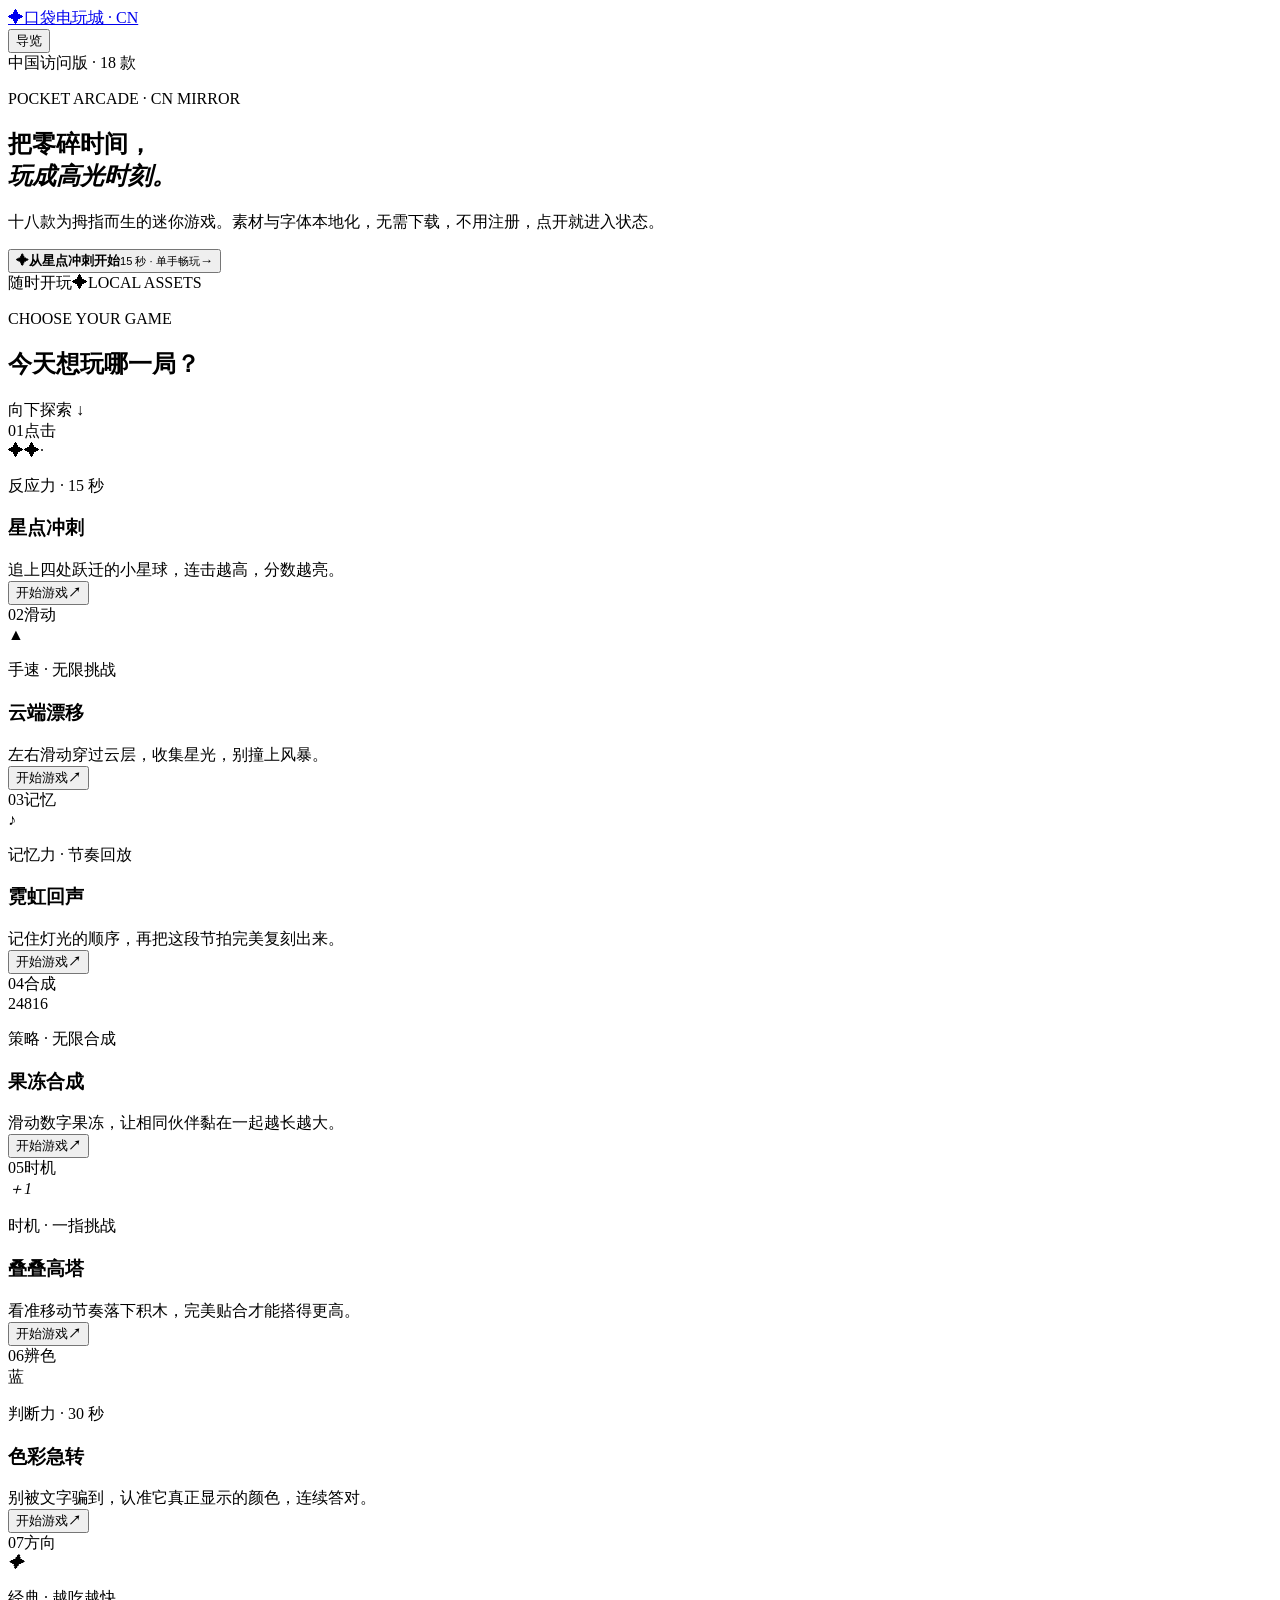
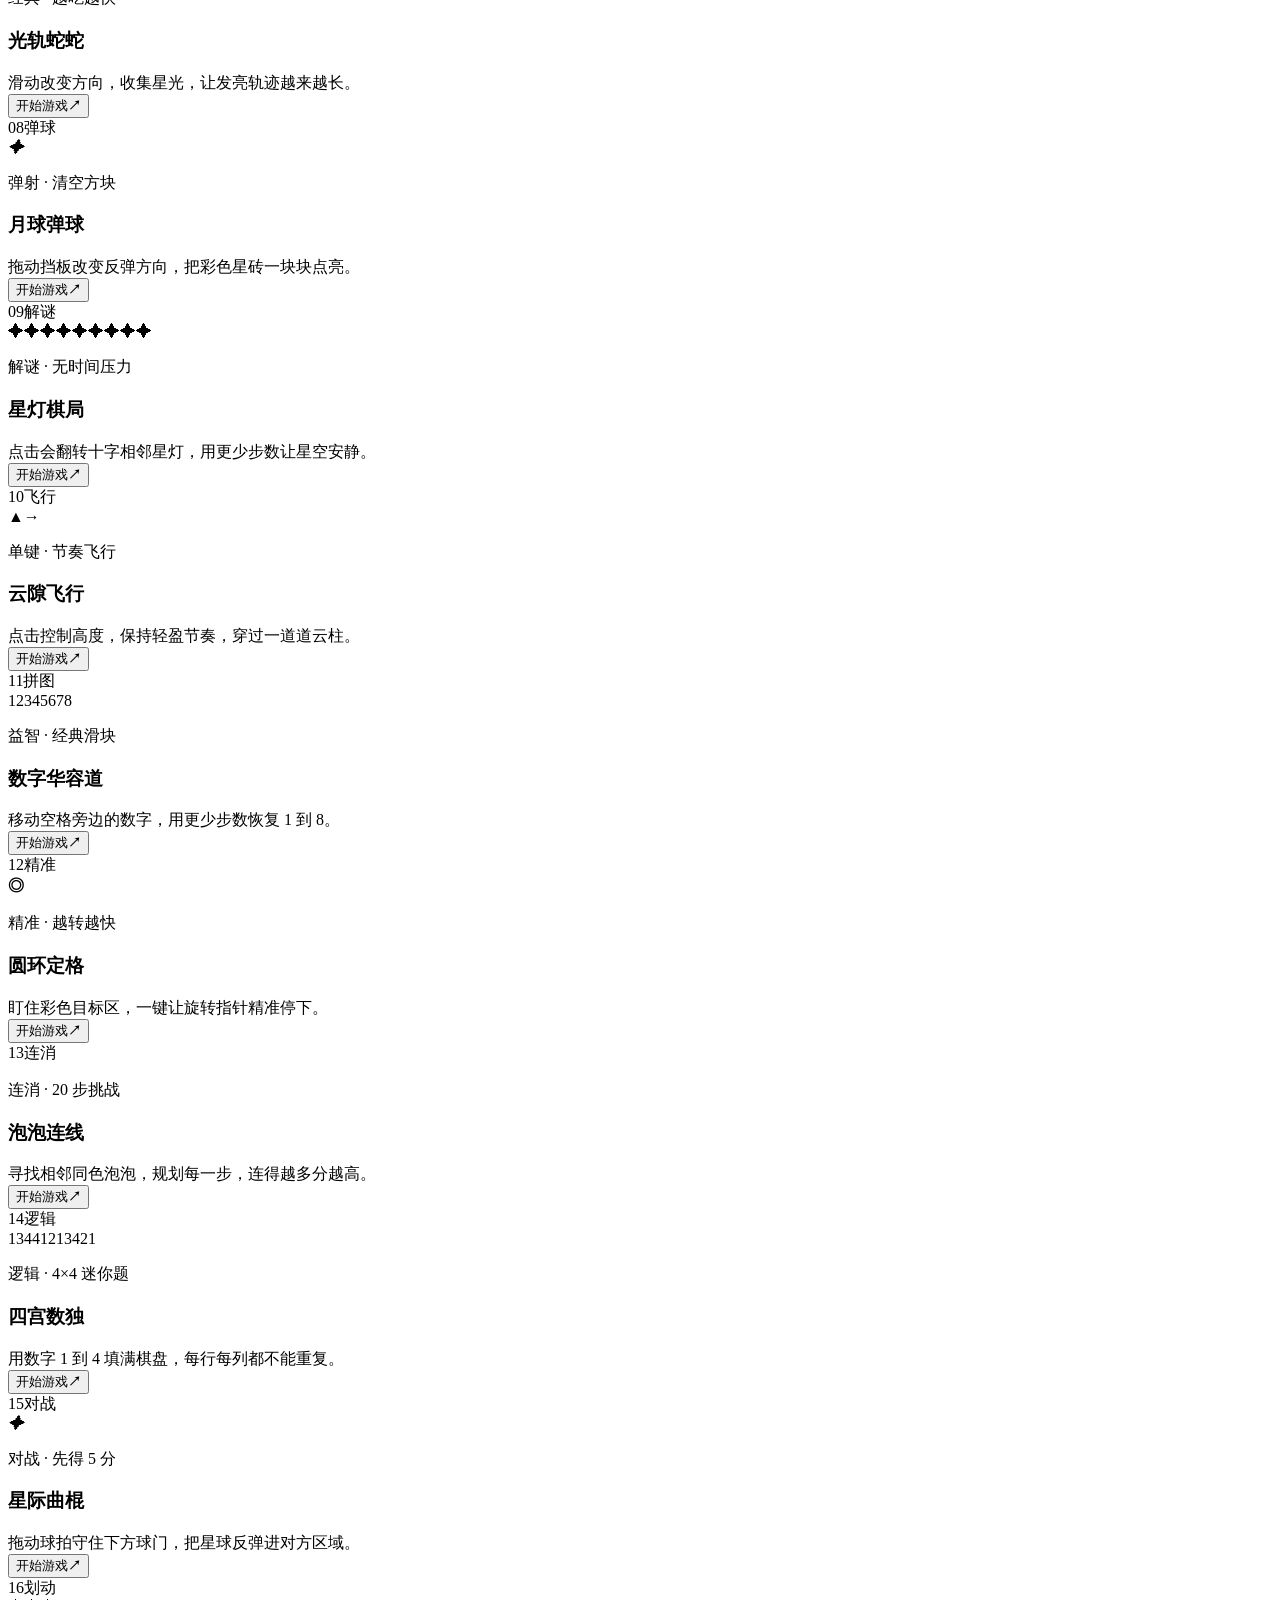
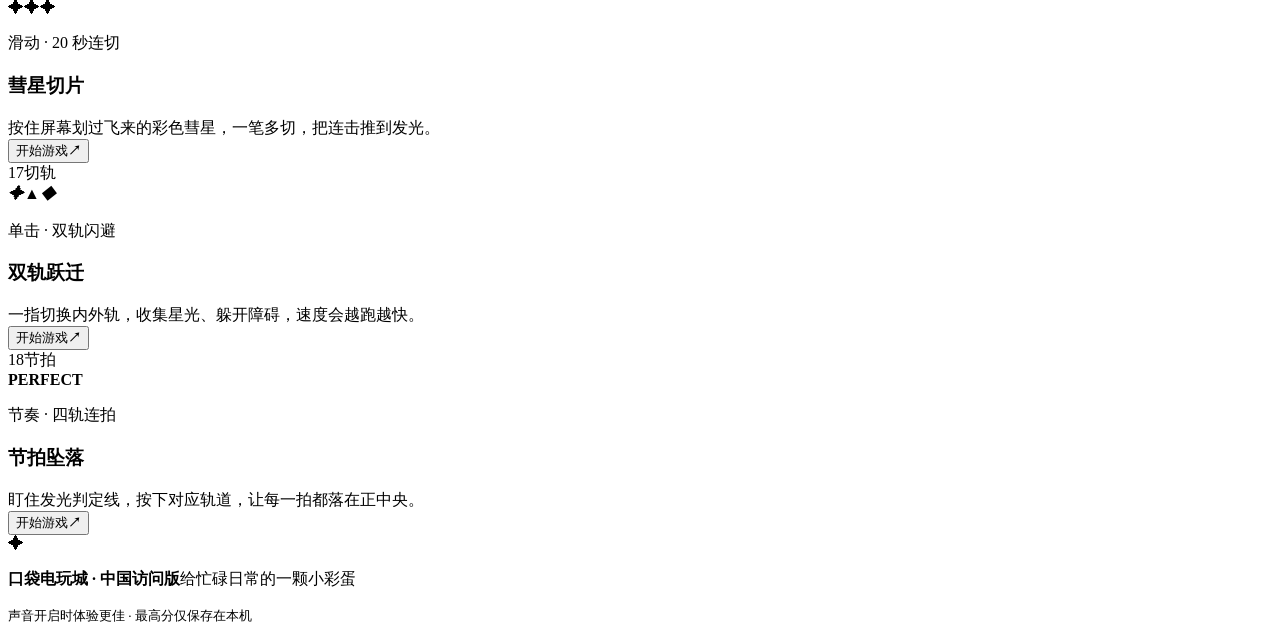
==== index.html @ 921228bd "Publish stable cache-busted game build" ====
<!DOCTYPE html><html lang="zh-CN"><head><meta charSet="utf-8"/><meta name="viewport" content="width=device-width, initial-scale=1, maximum-scale=1, user-scalable=no"/><link rel="stylesheet" href="/pocket-arcade-cn/assets/index-B3hFTNnj.css?v=cdf897a026a9" data-rsc-css-href="/pocket-arcade-cn/assets/index-B3hFTNnj.css?v=cdf897a026a9" data-precedence="vite-rsc/importer-resources"/><link rel="modulepreload" href="/pocket-arcade-cn/assets/layout-segment-context-D8J2B0LD.js?v=cdf897a026a9" crossorigin=""/><link rel="modulepreload" href="/pocket-arcade-cn/assets/rolldown-runtime-S-ySWqyJ.js?v=cdf897a026a9" crossorigin=""/><link rel="modulepreload" href="/pocket-arcade-cn/assets/index-CGIaDu4b.js?v=cdf897a026a9" crossorigin=""/><link rel="modulepreload" href="/pocket-arcade-cn/assets/framework-CXnKph_e.js?v=cdf897a026a9" crossorigin=""/><link rel="modulepreload" href="/pocket-arcade-cn/assets/page-BeW2mjGZ.js?v=cdf897a026a9" crossorigin=""/><title>口袋电玩城·中国访问版</title><meta name="description" content="十八款为手机而生的高颜值小游戏，本地资源、点开就玩。"/><meta name="codex-preview" content="development"/><meta name="theme-color" content="#f5f0e7"/><script>self.__VINEXT_RSC_PARAMS__={}</script><script>self.__VINEXT_RSC_NAV__={"pathname":"/","searchParams":[]}</script><link rel="modulepreload" href="/pocket-arcade-cn/assets/index-CGIaDu4b.js?v=cdf897a026a9" />
</head><body><main class="arcade-shell"><div class="ambient ambient-one"></div><div class="ambient ambient-two"></div><header class="site-header"><a class="brand" href="#top" aria-label="口袋电玩城中国访问版首页"><span class="brand-mark">✦</span><span>口袋电玩城 · CN</span></a><div class="header-actions"><button class="guide-replay" aria-label="重新查看新手引导">导览</button><div class="status-pill"><i></i> 中国访问版 · 18 款</div></div></header><section class="hero" id="top"><div class="hero-copy"><p class="kicker"><span>POCKET ARCADE · CN MIRROR</span><i></i></p><h1>把零碎时间，<br/><em>玩成高光时刻。</em></h1><p class="hero-description">十八款为拇指而生的迷你游戏。素材与字体本地化，无需下载，不用注册，点开就进入状态。</p><button class="hero-button"><span class="hero-button-icon">✦</span><span><b>从星点冲刺开始</b><small>15 秒 · 单手畅玩</small></span><strong>→</strong></button></div><div class="hero-sticker" aria-hidden="true"><span class="sticker-text">随时开玩</span><span class="sticker-star">✦</span><span class="sticker-small">LOCAL ASSETS</span></div></section><section class="game-library" aria-labelledby="library-title"><div class="section-heading"><div><p>CHOOSE YOUR GAME</p><h2 id="library-title">今天想玩哪一局？</h2></div><span>向下探索 ↓</span></div><div class="game-grid"><article class="game-card coral"><div class="card-topline"><span>01</span><span class="skill-chip">点击</span></div><div class="card-preview"><div class="star-preview" aria-hidden="true"><span class="orbit orbit-one"></span><span class="orbit orbit-two"></span><span class="preview-star">✦</span><span class="spark spark-one">✦</span><span class="spark spark-two">·</span></div></div><div class="card-copy"><p>反应力 · 15 秒</p><h3>星点冲刺</h3><span>追上四处跃迁的小星球，连击越高，分数越亮。</span></div><button class="card-button" aria-label="开始星点冲刺"><span>开始游戏</span><b>↗</b></button></article><article class="game-card blue"><div class="card-topline"><span>02</span><span class="skill-chip">滑动</span></div><div class="card-preview"><div class="drift-preview" aria-hidden="true"><span class="cloud cloud-a"></span><span class="cloud cloud-b"></span><span class="road-line road-one"></span><span class="road-line road-two"></span><span class="tiny-ship">▲</span></div></div><div class="card-copy"><p>手速 · 无限挑战</p><h3>云端漂移</h3><span>左右滑动穿过云层，收集星光，别撞上风暴。</span></div><button class="card-button" aria-label="开始云端漂移"><span>开始游戏</span><b>↗</b></button></article><article class="game-card violet"><div class="card-topline"><span>03</span><span class="skill-chip">记忆</span></div><div class="card-preview"><div class="echo-preview" aria-hidden="true"><span class="echo-ring ring-one"></span><span class="echo-ring ring-two"></span><span class="echo-core">♪</span></div></div><div class="card-copy"><p>记忆力 · 节奏回放</p><h3>霓虹回声</h3><span>记住灯光的顺序，再把这段节拍完美复刻出来。</span></div><button class="card-button" aria-label="开始霓虹回声"><span>开始游戏</span><b>↗</b></button></article><article class="game-card mint"><div class="card-topline"><span>04</span><span class="skill-chip">合成</span></div><div class="card-preview"><div class="merge-preview" aria-hidden="true"><span>2</span><span>4</span><span>8</span><span>16</span></div></div><div class="card-copy"><p>策略 · 无限合成</p><h3>果冻合成</h3><span>滑动数字果冻，让相同伙伴黏在一起越长越大。</span></div><button class="card-button" aria-label="开始果冻合成"><span>开始游戏</span><b>↗</b></button></article><article class="game-card orange"><div class="card-topline"><span>05</span><span class="skill-chip">时机</span></div><div class="card-preview"><div class="stack-preview" aria-hidden="true"><span></span><span></span><span></span><span></span><i>＋1</i></div></div><div class="card-copy"><p>时机 · 一指挑战</p><h3>叠叠高塔</h3><span>看准移动节奏落下积木，完美贴合才能搭得更高。</span></div><button class="card-button" aria-label="开始叠叠高塔"><span>开始游戏</span><b>↗</b></button></article><article class="game-card pink"><div class="card-topline"><span>06</span><span class="skill-chip">辨色</span></div><div class="card-preview"><div class="color-preview" aria-hidden="true"><span class="preview-word">蓝</span><span class="color-dot dot-red"></span><span class="color-dot dot-blue"></span><span class="color-dot dot-yellow"></span><span class="color-dot dot-green"></span></div></div><div class="card-copy"><p>判断力 · 30 秒</p><h3>色彩急转</h3><span>别被文字骗到，认准它真正显示的颜色，连续答对。</span></div><button class="card-button" aria-label="开始色彩急转"><span>开始游戏</span><b>↗</b></button></article><article class="game-card navy"><div class="card-topline"><span>07</span><span class="skill-chip">方向</span></div><div class="card-preview"><div class="snake-preview" aria-hidden="true"><span></span><span></span><span></span><span></span><i>✦</i></div></div><div class="card-copy"><p>经典 · 越吃越快</p><h3>光轨蛇蛇</h3><span>滑动改变方向，收集星光，让发亮轨迹越来越长。</span></div><button class="card-button" aria-label="开始光轨蛇蛇"><span>开始游戏</span><b>↗</b></button></article><article class="game-card peach"><div class="card-topline"><span>08</span><span class="skill-chip">弹球</span></div><div class="card-preview"><div class="breakout-preview" aria-hidden="true"><div><span></span><span></span><span></span><span></span><span></span><span></span></div><i>✦</i><b></b></div></div><div class="card-copy"><p>弹射 · 清空方块</p><h3>月球弹球</h3><span>拖动挡板改变反弹方向，把彩色星砖一块块点亮。</span></div><button class="card-button" aria-label="开始月球弹球"><span>开始游戏</span><b>↗</b></button></article><article class="game-card lemon"><div class="card-topline"><span>09</span><span class="skill-chip">解谜</span></div><div class="card-preview"><div class="lights-preview" aria-hidden="true"><span class="">✦</span><span class="on">✦</span><span class="">✦</span><span class="on">✦</span><span class="on">✦</span><span class="on">✦</span><span class="">✦</span><span class="on">✦</span><span class="">✦</span></div></div><div class="card-copy"><p>解谜 · 无时间压力</p><h3>星灯棋局</h3><span>点击会翻转十字相邻星灯，用更少步数让星空安静。</span></div><button class="card-button" aria-label="开始星灯棋局"><span>开始游戏</span><b>↗</b></button></article><article class="game-card aqua"><div class="card-topline"><span>10</span><span class="skill-chip">飞行</span></div><div class="card-preview"><div class="flight-preview" aria-hidden="true"><span class="preview-pillar pillar-top"></span><span class="preview-pillar pillar-bottom"></span><i>▲</i><b>→</b></div></div><div class="card-copy"><p>单键 · 节奏飞行</p><h3>云隙飞行</h3><span>点击控制高度，保持轻盈节奏，穿过一道道云柱。</span></div><button class="card-button" aria-label="开始云隙飞行"><span>开始游戏</span><b>↗</b></button></article><article class="game-card lilac"><div class="card-topline"><span>11</span><span class="skill-chip">拼图</span></div><div class="card-preview"><div class="puzzle-preview" aria-hidden="true"><span class="">1</span><span class="">2</span><span class="">3</span><span class="">4</span><span class="">5</span><span class="">6</span><span class="">7</span><span class="empty"></span><span class="">8</span></div></div><div class="card-copy"><p>益智 · 经典滑块</p><h3>数字华容道</h3><span>移动空格旁边的数字，用更少步数恢复 1 到 8。</span></div><button class="card-button" aria-label="开始数字华容道"><span>开始游戏</span><b>↗</b></button></article><article class="game-card rose"><div class="card-topline"><span>12</span><span class="skill-chip">精准</span></div><div class="card-preview"><div class="ring-preview" aria-hidden="true"><span><i></i></span><b>◎</b></div></div><div class="card-copy"><p>精准 · 越转越快</p><h3>圆环定格</h3><span>盯住彩色目标区，一键让旋转指针精准停下。</span></div><button class="card-button" aria-label="开始圆环定格"><span>开始游戏</span><b>↗</b></button></article><article class="game-card periwinkle"><div class="card-topline"><span>13</span><span class="skill-chip">连消</span></div><div class="card-preview"><div class="bubble-preview" aria-hidden="true"><span class="c-0"></span><span class="c-1"></span><span class="c-2"></span><span class="c-3"></span><span class="c-4"></span><span class="c-0"></span><span class="c-1"></span><span class="c-2"></span><span class="c-3"></span><span class="c-4"></span><span class="c-0"></span><span class="c-1"></span></div></div><div class="card-copy"><p>连消 · 20 步挑战</p><h3>泡泡连线</h3><span>寻找相邻同色泡泡，规划每一步，连得越多分越高。</span></div><button class="card-button" aria-label="开始泡泡连线"><span>开始游戏</span><b>↗</b></button></article><article class="game-card sage"><div class="card-topline"><span>14</span><span class="skill-chip">逻辑</span></div><div class="card-preview"><div class="sudoku-preview" aria-hidden="true"><span>1</span><span></span><span>3</span><span>4</span><span></span><span>4</span><span>1</span><span></span><span>2</span><span>1</span><span></span><span>3</span><span>4</span><span></span><span>2</span><span>1</span></div></div><div class="card-copy"><p>逻辑 · 4×4 迷你题</p><h3>四宫数独</h3><span>用数字 1 到 4 填满棋盘，每行每列都不能重复。</span></div><button class="card-button" aria-label="开始四宫数独"><span>开始游戏</span><b>↗</b></button></article><article class="game-card ice"><div class="card-topline"><span>15</span><span class="skill-chip">对战</span></div><div class="card-preview"><div class="hockey-preview" aria-hidden="true"><span class="preview-goal"></span><i class="preview-puck">✦</i><b class="preview-paddle p-one"></b><b class="preview-paddle p-two"></b></div></div><div class="card-copy"><p>对战 · 先得 5 分</p><h3>星际曲棍</h3><span>拖动球拍守住下方球门，把星球反弹进对方区域。</span></div><button class="card-button" aria-label="开始星际曲棍"><span>开始游戏</span><b>↗</b></button></article><article class="game-card plasma"><div class="card-topline"><span>16</span><span class="skill-chip">划动</span></div><div class="card-preview"><div class="comet-preview" aria-hidden="true"><span class="preview-comet comet-a">✦<i></i></span><span class="preview-comet comet-b">✦<i></i></span><span class="preview-comet comet-c">✦<i></i></span><b class="preview-slash"></b></div></div><div class="card-copy"><p>滑动 · 20 秒连切</p><h3>彗星切片</h3><span>按住屏幕划过飞来的彩色彗星，一笔多切，把连击推到发光。</span></div><button class="card-button" aria-label="开始彗星切片"><span>开始游戏</span><b>↗</b></button></article><article class="game-card cosmic"><div class="card-topline"><span>17</span><span class="skill-chip">切轨</span></div><div class="card-preview"><div class="orbit-preview" aria-hidden="true"><span class="preview-orbit outer"></span><span class="preview-orbit inner"></span><i class="preview-orbit-star">✦</i><b class="preview-orbit-player">▲</b><em>◆</em></div></div><div class="card-copy"><p>单击 · 双轨闪避</p><h3>双轨跃迁</h3><span>一指切换内外轨，收集星光、躲开障碍，速度会越跑越快。</span></div><button class="card-button" aria-label="开始双轨跃迁"><span>开始游戏</span><b>↗</b></button></article><article class="game-card electric"><div class="card-topline"><span>18</span><span class="skill-chip">节拍</span></div><div class="card-preview"><div class="beat-preview" aria-hidden="true"><span></span><span></span><span></span><span></span><i class="preview-note note-one"></i><i class="preview-note note-two"></i><i class="preview-note note-three"></i><b>PERFECT</b></div></div><div class="card-copy"><p>节奏 · 四轨连拍</p><h3>节拍坠落</h3><span>盯住发光判定线，按下对应轨道，让每一拍都落在正中央。</span></div><button class="card-button" aria-label="开始节拍坠落"><span>开始游戏</span><b>↗</b></button></article></div></section><footer class="site-footer"><div class="footer-mark">✦</div><p><strong>口袋电玩城 · 中国访问版</strong><span>给忙碌日常的一颗小彩蛋</span></p><small>声音开启时体验更佳 · 最高分仅保存在本机</small></footer></main><script id="_R_">import("/pocket-arcade-cn/assets/index-CGIaDu4b.js?v=cdf897a026a9")</script></body></html><script>self.__VINEXT_RSC_CHUNKS__=self.__VINEXT_RSC_CHUNKS__||[];self.__VINEXT_RSC_CHUNKS__.push("2:I[\"8c0f216c4604\",[],\"Children\",1]\n3:I[\"15c18cfaeeff\",[],\"LayoutSegmentProvider\",1]\n4:I[\"8c0f216c4604\",[],\"Slot\",1]\n5:I[\"593f344dc510\",[],\"RedirectBoundary\",1]\n:HL[\"/pocket-arcade-cn/assets/index-B3hFTNnj.css?v=cdf897a026a9\",\"style\"]\n0:{\"__route\":\"route:/\",\"__interceptionContext\":null,\"__layoutIds\":[\"layout:/\"],\"__rootLayout\":\"/\",\"page:/\":\"$L1\",\"layout:/\":[[[[\"$\",\"link\",\"css:/pocket-arcade-cn/assets/index-B3hFTNnj.css?v=cdf897a026a9\",{\"rel\":\"stylesheet\",\"precedence\":\"vite-rsc/importer-resources\",\"href\":\"/pocket-arcade-cn/assets/index-B3hFTNnj.css?v=cdf897a026a9\",\"data-rsc-css-href\":\"/pocket-arcade-cn/assets/index-B3hFTNnj.css?v=cdf897a026a9\"}],\"$undefined\"],[\"$\",\"html\",null,{\"lang\":\"zh-CN\",\"children\":[\"$\",\"body\",null,{\"children\":[\"$\",\"$L2\",null,{}]}]}]],null],\"route:/\":[[[\"$\",\"meta\",null,{\"charSet\":\"utf-8\"}],[[\"$\",\"title\",\"0\",{\"children\":\"口袋电玩城·中国访问版\"}],[\"$\",\"meta\",\"1\",{\"name\":\"description\",\"content\":\"十八款为手机而生的高颜值小游戏，本地资源、点开就玩。\"}],[\"$\",\"meta\",\"2\",{\"name\":\"codex-preview\",\"content\":\"development\"}]],[[\"$\",\"meta\",\"0\",{\"name\":\"viewport\",\"content\":\"width=device-width, initial-scale=1, maximum-scale=1, user-scalable=no\"}],[\"$\",\"meta\",\"1\",{\"name\":\"theme-color\",\"content\":\"#f5f0e7\"}]]],[\"$\",\"$L3\",null,{\"segmentMap\":{\"children\":[]},\"children\":[\"$\",\"$L4\",null,{\"id\":\"layout:/\",\"parallelSlots\":\"$undefined\",\"children\":[\"$\",\"$L5\",null,{\"children\":[\"$\",\"$L3\",null,{\"segmentMap\":{\"children\":[]},\"children\":[\"$\",\"$L4\",null,{\"id\":\"page:/\"}]}]}]}]}]],\"__layoutFlags\":{\"layout:/\":\"s\"},\"__artifactCompatibility\":{\"schemaVersion\":1,\"graphVersion\":\"app-route-graph:4uhn5s1wvoptc\",\"deploymentVersion\":\"31e9d514-ee54-42e5-8e1f-b12993571312\",\"appElementsSchemaVersion\":1,\"rscPayloadSchemaVersion\":1,\"rootBoundaryId\":\"/\",\"renderEpoch\":null}}\n")</script><script>self.__VINEXT_RSC_CHUNKS__=self.__VINEXT_RSC_CHUNKS__||[];self.__VINEXT_RSC_CHUNKS__.push("6:I[\"6efdf509a785\",[],\"default\",1]\n1:[\"$\",\"$L6\",null,{\"params\":\"$@7\",\"searchParams\":\"$@8\"}]\n")</script><script>self.__VINEXT_RSC_CHUNKS__=self.__VINEXT_RSC_CHUNKS__||[];self.__VINEXT_RSC_CHUNKS__.push("7:{}\n8:{}\n")</script><script>self.__VINEXT_RSC_DONE__=true</script>
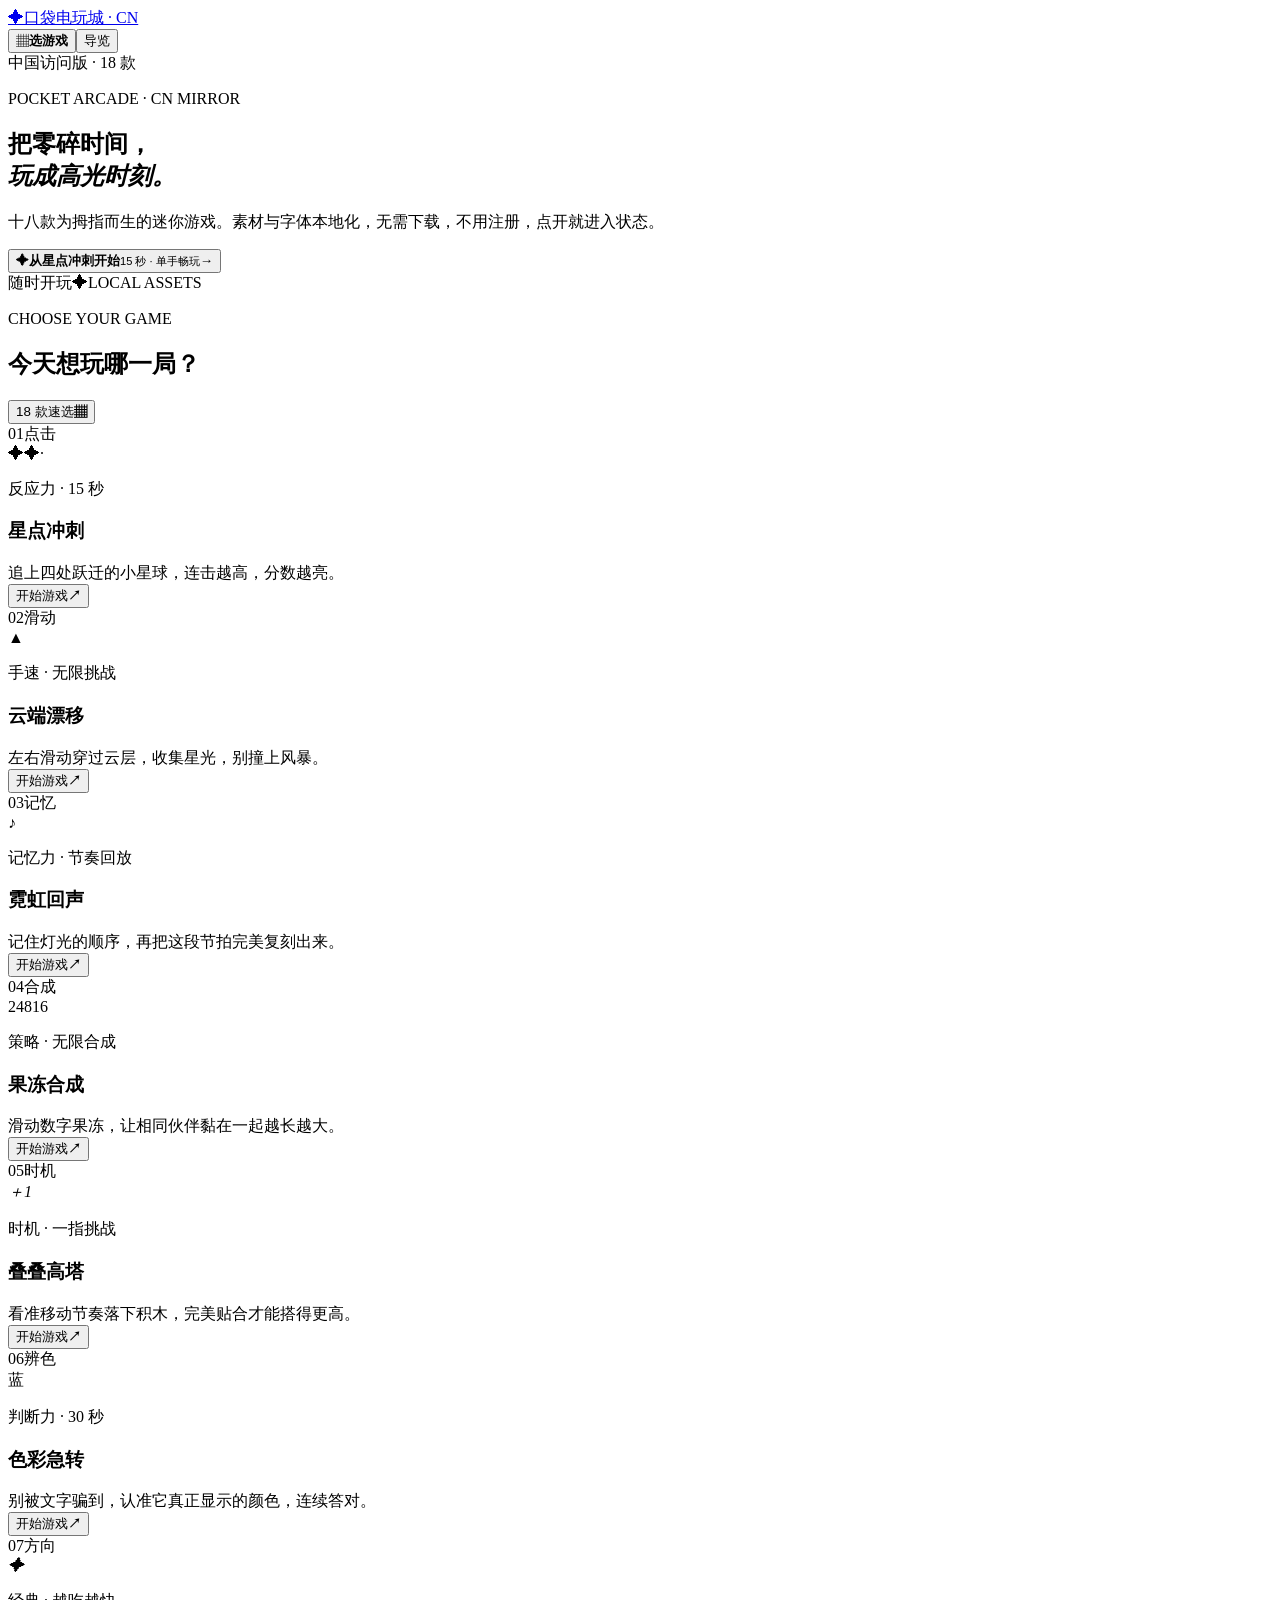
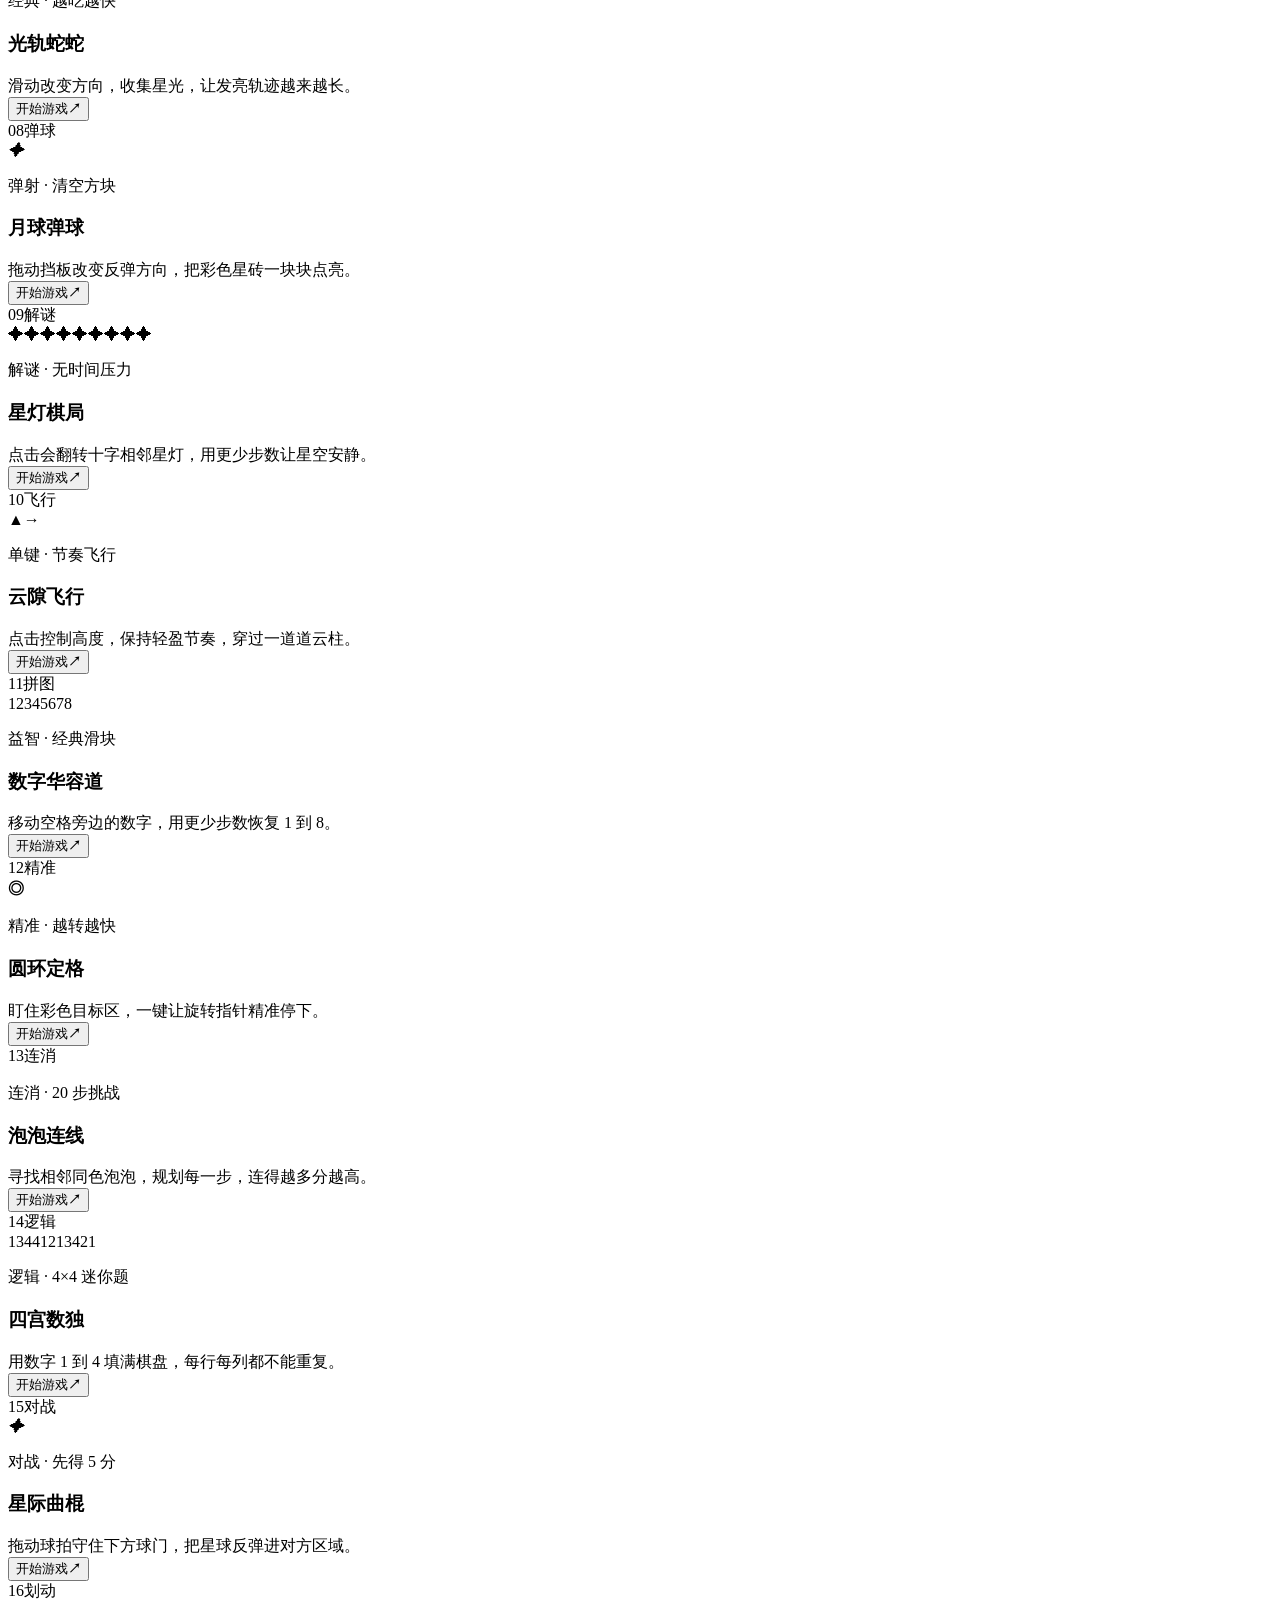
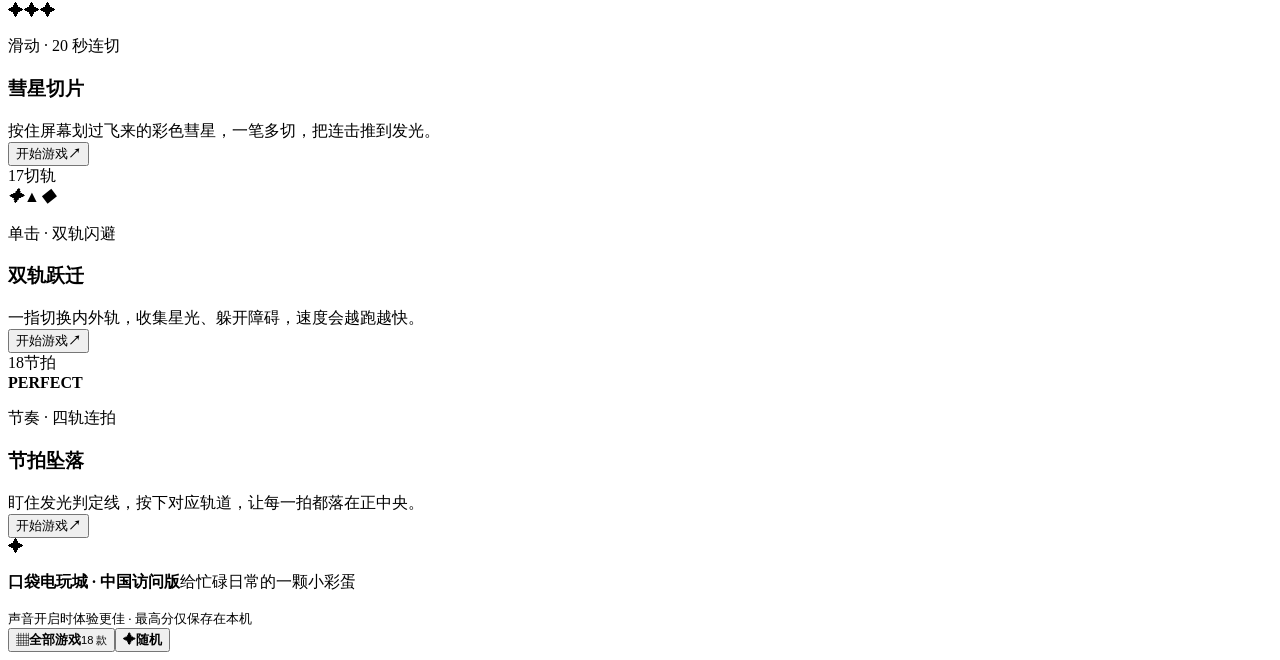
==== commit 13e82e6d: "Publish mobile quick game launcher" ====
--- a/index.html
+++ b/index.html
@@ -1,2 +1,2 @@
-<!DOCTYPE html><html lang="zh-CN"><head><meta charSet="utf-8"/><meta name="viewport" content="width=device-width, initial-scale=1, maximum-scale=1, user-scalable=no"/><link rel="stylesheet" href="/pocket-arcade-cn/assets/index-B3hFTNnj.css?v=cdf897a026a9" data-rsc-css-href="/pocket-arcade-cn/assets/index-B3hFTNnj.css?v=cdf897a026a9" data-precedence="vite-rsc/importer-resources"/><link rel="modulepreload" href="/pocket-arcade-cn/assets/layout-segment-context-D8J2B0LD.js?v=cdf897a026a9" crossorigin=""/><link rel="modulepreload" href="/pocket-arcade-cn/assets/rolldown-runtime-S-ySWqyJ.js?v=cdf897a026a9" crossorigin=""/><link rel="modulepreload" href="/pocket-arcade-cn/assets/index-CGIaDu4b.js?v=cdf897a026a9" crossorigin=""/><link rel="modulepreload" href="/pocket-arcade-cn/assets/framework-CXnKph_e.js?v=cdf897a026a9" crossorigin=""/><link rel="modulepreload" href="/pocket-arcade-cn/assets/page-BeW2mjGZ.js?v=cdf897a026a9" crossorigin=""/><title>口袋电玩城·中国访问版</title><meta name="description" content="十八款为手机而生的高颜值小游戏，本地资源、点开就玩。"/><meta name="codex-preview" content="development"/><meta name="theme-color" content="#f5f0e7"/><script>self.__VINEXT_RSC_PARAMS__={}</script><script>self.__VINEXT_RSC_NAV__={"pathname":"/","searchParams":[]}</script><link rel="modulepreload" href="/pocket-arcade-cn/assets/index-CGIaDu4b.js?v=cdf897a026a9" />
-</head><body><main class="arcade-shell"><div class="ambient ambient-one"></div><div class="ambient ambient-two"></div><header class="site-header"><a class="brand" href="#top" aria-label="口袋电玩城中国访问版首页"><span class="brand-mark">✦</span><span>口袋电玩城 · CN</span></a><div class="header-actions"><button class="guide-replay" aria-label="重新查看新手引导">导览</button><div class="status-pill"><i></i> 中国访问版 · 18 款</div></div></header><section class="hero" id="top"><div class="hero-copy"><p class="kicker"><span>POCKET ARCADE · CN MIRROR</span><i></i></p><h1>把零碎时间，<br/><em>玩成高光时刻。</em></h1><p class="hero-description">十八款为拇指而生的迷你游戏。素材与字体本地化，无需下载，不用注册，点开就进入状态。</p><button class="hero-button"><span class="hero-button-icon">✦</span><span><b>从星点冲刺开始</b><small>15 秒 · 单手畅玩</small></span><strong>→</strong></button></div><div class="hero-sticker" aria-hidden="true"><span class="sticker-text">随时开玩</span><span class="sticker-star">✦</span><span class="sticker-small">LOCAL ASSETS</span></div></section><section class="game-library" aria-labelledby="library-title"><div class="section-heading"><div><p>CHOOSE YOUR GAME</p><h2 id="library-title">今天想玩哪一局？</h2></div><span>向下探索 ↓</span></div><div class="game-grid"><article class="game-card coral"><div class="card-topline"><span>01</span><span class="skill-chip">点击</span></div><div class="card-preview"><div class="star-preview" aria-hidden="true"><span class="orbit orbit-one"></span><span class="orbit orbit-two"></span><span class="preview-star">✦</span><span class="spark spark-one">✦</span><span class="spark spark-two">·</span></div></div><div class="card-copy"><p>反应力 · 15 秒</p><h3>星点冲刺</h3><span>追上四处跃迁的小星球，连击越高，分数越亮。</span></div><button class="card-button" aria-label="开始星点冲刺"><span>开始游戏</span><b>↗</b></button></article><article class="game-card blue"><div class="card-topline"><span>02</span><span class="skill-chip">滑动</span></div><div class="card-preview"><div class="drift-preview" aria-hidden="true"><span class="cloud cloud-a"></span><span class="cloud cloud-b"></span><span class="road-line road-one"></span><span class="road-line road-two"></span><span class="tiny-ship">▲</span></div></div><div class="card-copy"><p>手速 · 无限挑战</p><h3>云端漂移</h3><span>左右滑动穿过云层，收集星光，别撞上风暴。</span></div><button class="card-button" aria-label="开始云端漂移"><span>开始游戏</span><b>↗</b></button></article><article class="game-card violet"><div class="card-topline"><span>03</span><span class="skill-chip">记忆</span></div><div class="card-preview"><div class="echo-preview" aria-hidden="true"><span class="echo-ring ring-one"></span><span class="echo-ring ring-two"></span><span class="echo-core">♪</span></div></div><div class="card-copy"><p>记忆力 · 节奏回放</p><h3>霓虹回声</h3><span>记住灯光的顺序，再把这段节拍完美复刻出来。</span></div><button class="card-button" aria-label="开始霓虹回声"><span>开始游戏</span><b>↗</b></button></article><article class="game-card mint"><div class="card-topline"><span>04</span><span class="skill-chip">合成</span></div><div class="card-preview"><div class="merge-preview" aria-hidden="true"><span>2</span><span>4</span><span>8</span><span>16</span></div></div><div class="card-copy"><p>策略 · 无限合成</p><h3>果冻合成</h3><span>滑动数字果冻，让相同伙伴黏在一起越长越大。</span></div><button class="card-button" aria-label="开始果冻合成"><span>开始游戏</span><b>↗</b></button></article><article class="game-card orange"><div class="card-topline"><span>05</span><span class="skill-chip">时机</span></div><div class="card-preview"><div class="stack-preview" aria-hidden="true"><span></span><span></span><span></span><span></span><i>＋1</i></div></div><div class="card-copy"><p>时机 · 一指挑战</p><h3>叠叠高塔</h3><span>看准移动节奏落下积木，完美贴合才能搭得更高。</span></div><button class="card-button" aria-label="开始叠叠高塔"><span>开始游戏</span><b>↗</b></button></article><article class="game-card pink"><div class="card-topline"><span>06</span><span class="skill-chip">辨色</span></div><div class="card-preview"><div class="color-preview" aria-hidden="true"><span class="preview-word">蓝</span><span class="color-dot dot-red"></span><span class="color-dot dot-blue"></span><span class="color-dot dot-yellow"></span><span class="color-dot dot-green"></span></div></div><div class="card-copy"><p>判断力 · 30 秒</p><h3>色彩急转</h3><span>别被文字骗到，认准它真正显示的颜色，连续答对。</span></div><button class="card-button" aria-label="开始色彩急转"><span>开始游戏</span><b>↗</b></button></article><article class="game-card navy"><div class="card-topline"><span>07</span><span class="skill-chip">方向</span></div><div class="card-preview"><div class="snake-preview" aria-hidden="true"><span></span><span></span><span></span><span></span><i>✦</i></div></div><div class="card-copy"><p>经典 · 越吃越快</p><h3>光轨蛇蛇</h3><span>滑动改变方向，收集星光，让发亮轨迹越来越长。</span></div><button class="card-button" aria-label="开始光轨蛇蛇"><span>开始游戏</span><b>↗</b></button></article><article class="game-card peach"><div class="card-topline"><span>08</span><span class="skill-chip">弹球</span></div><div class="card-preview"><div class="breakout-preview" aria-hidden="true"><div><span></span><span></span><span></span><span></span><span></span><span></span></div><i>✦</i><b></b></div></div><div class="card-copy"><p>弹射 · 清空方块</p><h3>月球弹球</h3><span>拖动挡板改变反弹方向，把彩色星砖一块块点亮。</span></div><button class="card-button" aria-label="开始月球弹球"><span>开始游戏</span><b>↗</b></button></article><article class="game-card lemon"><div class="card-topline"><span>09</span><span class="skill-chip">解谜</span></div><div class="card-preview"><div class="lights-preview" aria-hidden="true"><span class="">✦</span><span class="on">✦</span><span class="">✦</span><span class="on">✦</span><span class="on">✦</span><span class="on">✦</span><span class="">✦</span><span class="on">✦</span><span class="">✦</span></div></div><div class="card-copy"><p>解谜 · 无时间压力</p><h3>星灯棋局</h3><span>点击会翻转十字相邻星灯，用更少步数让星空安静。</span></div><button class="card-button" aria-label="开始星灯棋局"><span>开始游戏</span><b>↗</b></button></article><article class="game-card aqua"><div class="card-topline"><span>10</span><span class="skill-chip">飞行</span></div><div class="card-preview"><div class="flight-preview" aria-hidden="true"><span class="preview-pillar pillar-top"></span><span class="preview-pillar pillar-bottom"></span><i>▲</i><b>→</b></div></div><div class="card-copy"><p>单键 · 节奏飞行</p><h3>云隙飞行</h3><span>点击控制高度，保持轻盈节奏，穿过一道道云柱。</span></div><button class="card-button" aria-label="开始云隙飞行"><span>开始游戏</span><b>↗</b></button></article><article class="game-card lilac"><div class="card-topline"><span>11</span><span class="skill-chip">拼图</span></div><div class="card-preview"><div class="puzzle-preview" aria-hidden="true"><span class="">1</span><span class="">2</span><span class="">3</span><span class="">4</span><span class="">5</span><span class="">6</span><span class="">7</span><span class="empty"></span><span class="">8</span></div></div><div class="card-copy"><p>益智 · 经典滑块</p><h3>数字华容道</h3><span>移动空格旁边的数字，用更少步数恢复 1 到 8。</span></div><button class="card-button" aria-label="开始数字华容道"><span>开始游戏</span><b>↗</b></button></article><article class="game-card rose"><div class="card-topline"><span>12</span><span class="skill-chip">精准</span></div><div class="card-preview"><div class="ring-preview" aria-hidden="true"><span><i></i></span><b>◎</b></div></div><div class="card-copy"><p>精准 · 越转越快</p><h3>圆环定格</h3><span>盯住彩色目标区，一键让旋转指针精准停下。</span></div><button class="card-button" aria-label="开始圆环定格"><span>开始游戏</span><b>↗</b></button></article><article class="game-card periwinkle"><div class="card-topline"><span>13</span><span class="skill-chip">连消</span></div><div class="card-preview"><div class="bubble-preview" aria-hidden="true"><span class="c-0"></span><span class="c-1"></span><span class="c-2"></span><span class="c-3"></span><span class="c-4"></span><span class="c-0"></span><span class="c-1"></span><span class="c-2"></span><span class="c-3"></span><span class="c-4"></span><span class="c-0"></span><span class="c-1"></span></div></div><div class="card-copy"><p>连消 · 20 步挑战</p><h3>泡泡连线</h3><span>寻找相邻同色泡泡，规划每一步，连得越多分越高。</span></div><button class="card-button" aria-label="开始泡泡连线"><span>开始游戏</span><b>↗</b></button></article><article class="game-card sage"><div class="card-topline"><span>14</span><span class="skill-chip">逻辑</span></div><div class="card-preview"><div class="sudoku-preview" aria-hidden="true"><span>1</span><span></span><span>3</span><span>4</span><span></span><span>4</span><span>1</span><span></span><span>2</span><span>1</span><span></span><span>3</span><span>4</span><span></span><span>2</span><span>1</span></div></div><div class="card-copy"><p>逻辑 · 4×4 迷你题</p><h3>四宫数独</h3><span>用数字 1 到 4 填满棋盘，每行每列都不能重复。</span></div><button class="card-button" aria-label="开始四宫数独"><span>开始游戏</span><b>↗</b></button></article><article class="game-card ice"><div class="card-topline"><span>15</span><span class="skill-chip">对战</span></div><div class="card-preview"><div class="hockey-preview" aria-hidden="true"><span class="preview-goal"></span><i class="preview-puck">✦</i><b class="preview-paddle p-one"></b><b class="preview-paddle p-two"></b></div></div><div class="card-copy"><p>对战 · 先得 5 分</p><h3>星际曲棍</h3><span>拖动球拍守住下方球门，把星球反弹进对方区域。</span></div><button class="card-button" aria-label="开始星际曲棍"><span>开始游戏</span><b>↗</b></button></article><article class="game-card plasma"><div class="card-topline"><span>16</span><span class="skill-chip">划动</span></div><div class="card-preview"><div class="comet-preview" aria-hidden="true"><span class="preview-comet comet-a">✦<i></i></span><span class="preview-comet comet-b">✦<i></i></span><span class="preview-comet comet-c">✦<i></i></span><b class="preview-slash"></b></div></div><div class="card-copy"><p>滑动 · 20 秒连切</p><h3>彗星切片</h3><span>按住屏幕划过飞来的彩色彗星，一笔多切，把连击推到发光。</span></div><button class="card-button" aria-label="开始彗星切片"><span>开始游戏</span><b>↗</b></button></article><article class="game-card cosmic"><div class="card-topline"><span>17</span><span class="skill-chip">切轨</span></div><div class="card-preview"><div class="orbit-preview" aria-hidden="true"><span class="preview-orbit outer"></span><span class="preview-orbit inner"></span><i class="preview-orbit-star">✦</i><b class="preview-orbit-player">▲</b><em>◆</em></div></div><div class="card-copy"><p>单击 · 双轨闪避</p><h3>双轨跃迁</h3><span>一指切换内外轨，收集星光、躲开障碍，速度会越跑越快。</span></div><button class="card-button" aria-label="开始双轨跃迁"><span>开始游戏</span><b>↗</b></button></article><article class="game-card electric"><div class="card-topline"><span>18</span><span class="skill-chip">节拍</span></div><div class="card-preview"><div class="beat-preview" aria-hidden="true"><span></span><span></span><span></span><span></span><i class="preview-note note-one"></i><i class="preview-note note-two"></i><i class="preview-note note-three"></i><b>PERFECT</b></div></div><div class="card-copy"><p>节奏 · 四轨连拍</p><h3>节拍坠落</h3><span>盯住发光判定线，按下对应轨道，让每一拍都落在正中央。</span></div><button class="card-button" aria-label="开始节拍坠落"><span>开始游戏</span><b>↗</b></button></article></div></section><footer class="site-footer"><div class="footer-mark">✦</div><p><strong>口袋电玩城 · 中国访问版</strong><span>给忙碌日常的一颗小彩蛋</span></p><small>声音开启时体验更佳 · 最高分仅保存在本机</small></footer></main><script id="_R_">import("/pocket-arcade-cn/assets/index-CGIaDu4b.js?v=cdf897a026a9")</script></body></html><script>self.__VINEXT_RSC_CHUNKS__=self.__VINEXT_RSC_CHUNKS__||[];self.__VINEXT_RSC_CHUNKS__.push("2:I[\"8c0f216c4604\",[],\"Children\",1]\n3:I[\"15c18cfaeeff\",[],\"LayoutSegmentProvider\",1]\n4:I[\"8c0f216c4604\",[],\"Slot\",1]\n5:I[\"593f344dc510\",[],\"RedirectBoundary\",1]\n:HL[\"/pocket-arcade-cn/assets/index-B3hFTNnj.css?v=cdf897a026a9\",\"style\"]\n0:{\"__route\":\"route:/\",\"__interceptionContext\":null,\"__layoutIds\":[\"layout:/\"],\"__rootLayout\":\"/\",\"page:/\":\"$L1\",\"layout:/\":[[[[\"$\",\"link\",\"css:/pocket-arcade-cn/assets/index-B3hFTNnj.css?v=cdf897a026a9\",{\"rel\":\"stylesheet\",\"precedence\":\"vite-rsc/importer-resources\",\"href\":\"/pocket-arcade-cn/assets/index-B3hFTNnj.css?v=cdf897a026a9\",\"data-rsc-css-href\":\"/pocket-arcade-cn/assets/index-B3hFTNnj.css?v=cdf897a026a9\"}],\"$undefined\"],[\"$\",\"html\",null,{\"lang\":\"zh-CN\",\"children\":[\"$\",\"body\",null,{\"children\":[\"$\",\"$L2\",null,{}]}]}]],null],\"route:/\":[[[\"$\",\"meta\",null,{\"charSet\":\"utf-8\"}],[[\"$\",\"title\",\"0\",{\"children\":\"口袋电玩城·中国访问版\"}],[\"$\",\"meta\",\"1\",{\"name\":\"description\",\"content\":\"十八款为手机而生的高颜值小游戏，本地资源、点开就玩。\"}],[\"$\",\"meta\",\"2\",{\"name\":\"codex-preview\",\"content\":\"development\"}]],[[\"$\",\"meta\",\"0\",{\"name\":\"viewport\",\"content\":\"width=device-width, initial-scale=1, maximum-scale=1, user-scalable=no\"}],[\"$\",\"meta\",\"1\",{\"name\":\"theme-color\",\"content\":\"#f5f0e7\"}]]],[\"$\",\"$L3\",null,{\"segmentMap\":{\"children\":[]},\"children\":[\"$\",\"$L4\",null,{\"id\":\"layout:/\",\"parallelSlots\":\"$undefined\",\"children\":[\"$\",\"$L5\",null,{\"children\":[\"$\",\"$L3\",null,{\"segmentMap\":{\"children\":[]},\"children\":[\"$\",\"$L4\",null,{\"id\":\"page:/\"}]}]}]}]}]],\"__layoutFlags\":{\"layout:/\":\"s\"},\"__artifactCompatibility\":{\"schemaVersion\":1,\"graphVersion\":\"app-route-graph:4uhn5s1wvoptc\",\"deploymentVersion\":\"31e9d514-ee54-42e5-8e1f-b12993571312\",\"appElementsSchemaVersion\":1,\"rscPayloadSchemaVersion\":1,\"rootBoundaryId\":\"/\",\"renderEpoch\":null}}\n")</script><script>self.__VINEXT_RSC_CHUNKS__=self.__VINEXT_RSC_CHUNKS__||[];self.__VINEXT_RSC_CHUNKS__.push("6:I[\"6efdf509a785\",[],\"default\",1]\n1:[\"$\",\"$L6\",null,{\"params\":\"$@7\",\"searchParams\":\"$@8\"}]\n")</script><script>self.__VINEXT_RSC_CHUNKS__=self.__VINEXT_RSC_CHUNKS__||[];self.__VINEXT_RSC_CHUNKS__.push("7:{}\n8:{}\n")</script><script>self.__VINEXT_RSC_DONE__=true</script>+<!DOCTYPE html><html lang="zh-CN"><head><meta charSet="utf-8"/><meta name="viewport" content="width=device-width, initial-scale=1, maximum-scale=1, user-scalable=no"/><link rel="stylesheet" href="/pocket-arcade-cn/assets/index-Do4acG_y.css" data-rsc-css-href="/pocket-arcade-cn/assets/index-Do4acG_y.css" data-precedence="vite-rsc/importer-resources"/><link rel="modulepreload" href="/pocket-arcade-cn/assets/layout-77b2aa24f9d9.js" crossorigin=""/><link rel="modulepreload" href="/pocket-arcade-cn/assets/rolldown-runtime-S-ySWqyJ.js" crossorigin=""/><link rel="modulepreload" href="/pocket-arcade-cn/assets/index-77b2aa24f9d9.js" crossorigin=""/><link rel="modulepreload" href="/pocket-arcade-cn/assets/framework-CXnKph_e.js" crossorigin=""/><link rel="modulepreload" href="/pocket-arcade-cn/assets/page-77b2aa24f9d9.js" crossorigin=""/><title>口袋电玩城·中国访问版</title><meta name="description" content="十八款为手机而生的高颜值小游戏，本地资源、点开就玩。"/><meta name="codex-preview" content="development"/><meta name="theme-color" content="#f5f0e7"/><script>self.__VINEXT_RSC_PARAMS__={}</script><script>self.__VINEXT_RSC_NAV__={"pathname":"/","searchParams":[]}</script><link rel="modulepreload" href="/pocket-arcade-cn/assets/index-77b2aa24f9d9.js" />
+</head><body><main class="arcade-shell"><div class="ambient ambient-one"></div><div class="ambient ambient-two"></div><header class="site-header"><a class="brand" href="#top" aria-label="口袋电玩城中国访问版首页"><span class="brand-mark">✦</span><span>口袋电玩城 · CN</span></a><div class="header-actions"><button class="game-menu-trigger" aria-label="打开全部游戏速选"><span aria-hidden="true">▦</span><b>选游戏</b></button><button class="guide-replay" aria-label="重新查看新手引导">导览</button><div class="status-pill"><i></i> 中国访问版 · 18 款</div></div></header><section class="hero" id="top"><div class="hero-copy"><p class="kicker"><span>POCKET ARCADE · CN MIRROR</span><i></i></p><h1>把零碎时间，<br/><em>玩成高光时刻。</em></h1><p class="hero-description">十八款为拇指而生的迷你游戏。素材与字体本地化，无需下载，不用注册，点开就进入状态。</p><button class="hero-button"><span class="hero-button-icon">✦</span><span><b>从星点冲刺开始</b><small>15 秒 · 单手畅玩</small></span><strong>→</strong></button></div><div class="hero-sticker" aria-hidden="true"><span class="sticker-text">随时开玩</span><span class="sticker-star">✦</span><span class="sticker-small">LOCAL ASSETS</span></div></section><section class="game-library" aria-labelledby="library-title"><div class="section-heading"><div><p>CHOOSE YOUR GAME</p><h2 id="library-title">今天想玩哪一局？</h2></div><button class="library-picker-button"><span>18 款速选</span><b>▦</b></button></div><div class="game-grid"><article class="game-card coral"><div class="card-topline"><span>01</span><span class="skill-chip">点击</span></div><div class="card-preview"><div class="star-preview" aria-hidden="true"><span class="orbit orbit-one"></span><span class="orbit orbit-two"></span><span class="preview-star">✦</span><span class="spark spark-one">✦</span><span class="spark spark-two">·</span></div></div><div class="card-copy"><p>反应力 · 15 秒</p><h3>星点冲刺</h3><span>追上四处跃迁的小星球，连击越高，分数越亮。</span></div><button class="card-button" aria-label="开始星点冲刺"><span>开始游戏</span><b>↗</b></button></article><article class="game-card blue"><div class="card-topline"><span>02</span><span class="skill-chip">滑动</span></div><div class="card-preview"><div class="drift-preview" aria-hidden="true"><span class="cloud cloud-a"></span><span class="cloud cloud-b"></span><span class="road-line road-one"></span><span class="road-line road-two"></span><span class="tiny-ship">▲</span></div></div><div class="card-copy"><p>手速 · 无限挑战</p><h3>云端漂移</h3><span>左右滑动穿过云层，收集星光，别撞上风暴。</span></div><button class="card-button" aria-label="开始云端漂移"><span>开始游戏</span><b>↗</b></button></article><article class="game-card violet"><div class="card-topline"><span>03</span><span class="skill-chip">记忆</span></div><div class="card-preview"><div class="echo-preview" aria-hidden="true"><span class="echo-ring ring-one"></span><span class="echo-ring ring-two"></span><span class="echo-core">♪</span></div></div><div class="card-copy"><p>记忆力 · 节奏回放</p><h3>霓虹回声</h3><span>记住灯光的顺序，再把这段节拍完美复刻出来。</span></div><button class="card-button" aria-label="开始霓虹回声"><span>开始游戏</span><b>↗</b></button></article><article class="game-card mint"><div class="card-topline"><span>04</span><span class="skill-chip">合成</span></div><div class="card-preview"><div class="merge-preview" aria-hidden="true"><span>2</span><span>4</span><span>8</span><span>16</span></div></div><div class="card-copy"><p>策略 · 无限合成</p><h3>果冻合成</h3><span>滑动数字果冻，让相同伙伴黏在一起越长越大。</span></div><button class="card-button" aria-label="开始果冻合成"><span>开始游戏</span><b>↗</b></button></article><article class="game-card orange"><div class="card-topline"><span>05</span><span class="skill-chip">时机</span></div><div class="card-preview"><div class="stack-preview" aria-hidden="true"><span></span><span></span><span></span><span></span><i>＋1</i></div></div><div class="card-copy"><p>时机 · 一指挑战</p><h3>叠叠高塔</h3><span>看准移动节奏落下积木，完美贴合才能搭得更高。</span></div><button class="card-button" aria-label="开始叠叠高塔"><span>开始游戏</span><b>↗</b></button></article><article class="game-card pink"><div class="card-topline"><span>06</span><span class="skill-chip">辨色</span></div><div class="card-preview"><div class="color-preview" aria-hidden="true"><span class="preview-word">蓝</span><span class="color-dot dot-red"></span><span class="color-dot dot-blue"></span><span class="color-dot dot-yellow"></span><span class="color-dot dot-green"></span></div></div><div class="card-copy"><p>判断力 · 30 秒</p><h3>色彩急转</h3><span>别被文字骗到，认准它真正显示的颜色，连续答对。</span></div><button class="card-button" aria-label="开始色彩急转"><span>开始游戏</span><b>↗</b></button></article><article class="game-card navy"><div class="card-topline"><span>07</span><span class="skill-chip">方向</span></div><div class="card-preview"><div class="snake-preview" aria-hidden="true"><span></span><span></span><span></span><span></span><i>✦</i></div></div><div class="card-copy"><p>经典 · 越吃越快</p><h3>光轨蛇蛇</h3><span>滑动改变方向，收集星光，让发亮轨迹越来越长。</span></div><button class="card-button" aria-label="开始光轨蛇蛇"><span>开始游戏</span><b>↗</b></button></article><article class="game-card peach"><div class="card-topline"><span>08</span><span class="skill-chip">弹球</span></div><div class="card-preview"><div class="breakout-preview" aria-hidden="true"><div><span></span><span></span><span></span><span></span><span></span><span></span></div><i>✦</i><b></b></div></div><div class="card-copy"><p>弹射 · 清空方块</p><h3>月球弹球</h3><span>拖动挡板改变反弹方向，把彩色星砖一块块点亮。</span></div><button class="card-button" aria-label="开始月球弹球"><span>开始游戏</span><b>↗</b></button></article><article class="game-card lemon"><div class="card-topline"><span>09</span><span class="skill-chip">解谜</span></div><div class="card-preview"><div class="lights-preview" aria-hidden="true"><span class="">✦</span><span class="on">✦</span><span class="">✦</span><span class="on">✦</span><span class="on">✦</span><span class="on">✦</span><span class="">✦</span><span class="on">✦</span><span class="">✦</span></div></div><div class="card-copy"><p>解谜 · 无时间压力</p><h3>星灯棋局</h3><span>点击会翻转十字相邻星灯，用更少步数让星空安静。</span></div><button class="card-button" aria-label="开始星灯棋局"><span>开始游戏</span><b>↗</b></button></article><article class="game-card aqua"><div class="card-topline"><span>10</span><span class="skill-chip">飞行</span></div><div class="card-preview"><div class="flight-preview" aria-hidden="true"><span class="preview-pillar pillar-top"></span><span class="preview-pillar pillar-bottom"></span><i>▲</i><b>→</b></div></div><div class="card-copy"><p>单键 · 节奏飞行</p><h3>云隙飞行</h3><span>点击控制高度，保持轻盈节奏，穿过一道道云柱。</span></div><button class="card-button" aria-label="开始云隙飞行"><span>开始游戏</span><b>↗</b></button></article><article class="game-card lilac"><div class="card-topline"><span>11</span><span class="skill-chip">拼图</span></div><div class="card-preview"><div class="puzzle-preview" aria-hidden="true"><span class="">1</span><span class="">2</span><span class="">3</span><span class="">4</span><span class="">5</span><span class="">6</span><span class="">7</span><span class="empty"></span><span class="">8</span></div></div><div class="card-copy"><p>益智 · 经典滑块</p><h3>数字华容道</h3><span>移动空格旁边的数字，用更少步数恢复 1 到 8。</span></div><button class="card-button" aria-label="开始数字华容道"><span>开始游戏</span><b>↗</b></button></article><article class="game-card rose"><div class="card-topline"><span>12</span><span class="skill-chip">精准</span></div><div class="card-preview"><div class="ring-preview" aria-hidden="true"><span><i></i></span><b>◎</b></div></div><div class="card-copy"><p>精准 · 越转越快</p><h3>圆环定格</h3><span>盯住彩色目标区，一键让旋转指针精准停下。</span></div><button class="card-button" aria-label="开始圆环定格"><span>开始游戏</span><b>↗</b></button></article><article class="game-card periwinkle"><div class="card-topline"><span>13</span><span class="skill-chip">连消</span></div><div class="card-preview"><div class="bubble-preview" aria-hidden="true"><span class="c-0"></span><span class="c-1"></span><span class="c-2"></span><span class="c-3"></span><span class="c-4"></span><span class="c-0"></span><span class="c-1"></span><span class="c-2"></span><span class="c-3"></span><span class="c-4"></span><span class="c-0"></span><span class="c-1"></span></div></div><div class="card-copy"><p>连消 · 20 步挑战</p><h3>泡泡连线</h3><span>寻找相邻同色泡泡，规划每一步，连得越多分越高。</span></div><button class="card-button" aria-label="开始泡泡连线"><span>开始游戏</span><b>↗</b></button></article><article class="game-card sage"><div class="card-topline"><span>14</span><span class="skill-chip">逻辑</span></div><div class="card-preview"><div class="sudoku-preview" aria-hidden="true"><span>1</span><span></span><span>3</span><span>4</span><span></span><span>4</span><span>1</span><span></span><span>2</span><span>1</span><span></span><span>3</span><span>4</span><span></span><span>2</span><span>1</span></div></div><div class="card-copy"><p>逻辑 · 4×4 迷你题</p><h3>四宫数独</h3><span>用数字 1 到 4 填满棋盘，每行每列都不能重复。</span></div><button class="card-button" aria-label="开始四宫数独"><span>开始游戏</span><b>↗</b></button></article><article class="game-card ice"><div class="card-topline"><span>15</span><span class="skill-chip">对战</span></div><div class="card-preview"><div class="hockey-preview" aria-hidden="true"><span class="preview-goal"></span><i class="preview-puck">✦</i><b class="preview-paddle p-one"></b><b class="preview-paddle p-two"></b></div></div><div class="card-copy"><p>对战 · 先得 5 分</p><h3>星际曲棍</h3><span>拖动球拍守住下方球门，把星球反弹进对方区域。</span></div><button class="card-button" aria-label="开始星际曲棍"><span>开始游戏</span><b>↗</b></button></article><article class="game-card plasma"><div class="card-topline"><span>16</span><span class="skill-chip">划动</span></div><div class="card-preview"><div class="comet-preview" aria-hidden="true"><span class="preview-comet comet-a">✦<i></i></span><span class="preview-comet comet-b">✦<i></i></span><span class="preview-comet comet-c">✦<i></i></span><b class="preview-slash"></b></div></div><div class="card-copy"><p>滑动 · 20 秒连切</p><h3>彗星切片</h3><span>按住屏幕划过飞来的彩色彗星，一笔多切，把连击推到发光。</span></div><button class="card-button" aria-label="开始彗星切片"><span>开始游戏</span><b>↗</b></button></article><article class="game-card cosmic"><div class="card-topline"><span>17</span><span class="skill-chip">切轨</span></div><div class="card-preview"><div class="orbit-preview" aria-hidden="true"><span class="preview-orbit outer"></span><span class="preview-orbit inner"></span><i class="preview-orbit-star">✦</i><b class="preview-orbit-player">▲</b><em>◆</em></div></div><div class="card-copy"><p>单击 · 双轨闪避</p><h3>双轨跃迁</h3><span>一指切换内外轨，收集星光、躲开障碍，速度会越跑越快。</span></div><button class="card-button" aria-label="开始双轨跃迁"><span>开始游戏</span><b>↗</b></button></article><article class="game-card electric"><div class="card-topline"><span>18</span><span class="skill-chip">节拍</span></div><div class="card-preview"><div class="beat-preview" aria-hidden="true"><span></span><span></span><span></span><span></span><i class="preview-note note-one"></i><i class="preview-note note-two"></i><i class="preview-note note-three"></i><b>PERFECT</b></div></div><div class="card-copy"><p>节奏 · 四轨连拍</p><h3>节拍坠落</h3><span>盯住发光判定线，按下对应轨道，让每一拍都落在正中央。</span></div><button class="card-button" aria-label="开始节拍坠落"><span>开始游戏</span><b>↗</b></button></article></div></section><footer class="site-footer"><div class="footer-mark">✦</div><p><strong>口袋电玩城 · 中国访问版</strong><span>给忙碌日常的一颗小彩蛋</span></p><small>声音开启时体验更佳 · 最高分仅保存在本机</small></footer></main><nav class="mobile-game-dock" aria-label="快速游戏菜单"><button><span aria-hidden="true">▦</span><b>全部游戏</b><small>18 款</small></button><button aria-label="随机开始一款游戏"><span aria-hidden="true">✦</span><b>随机</b></button></nav><script id="_R_">import("/pocket-arcade-cn/assets/index-77b2aa24f9d9.js")</script></body></html><script>self.__VINEXT_RSC_CHUNKS__=self.__VINEXT_RSC_CHUNKS__||[];self.__VINEXT_RSC_CHUNKS__.push("2:I[\"8c0f216c4604\",[],\"Children\",1]\n3:I[\"15c18cfaeeff\",[],\"LayoutSegmentProvider\",1]\n4:I[\"8c0f216c4604\",[],\"Slot\",1]\n5:I[\"593f344dc510\",[],\"RedirectBoundary\",1]\n:HL[\"/pocket-arcade-cn/assets/index-Do4acG_y.css\",\"style\"]\n0:{\"__route\":\"route:/\",\"__interceptionContext\":null,\"__layoutIds\":[\"layout:/\"],\"__rootLayout\":\"/\",\"page:/\":\"$L1\",\"layout:/\":[[[[\"$\",\"link\",\"css:/pocket-arcade-cn/assets/index-Do4acG_y.css\",{\"rel\":\"stylesheet\",\"precedence\":\"vite-rsc/importer-resources\",\"href\":\"/pocket-arcade-cn/assets/index-Do4acG_y.css\",\"data-rsc-css-href\":\"/pocket-arcade-cn/assets/index-Do4acG_y.css\"}],\"$undefined\"],[\"$\",\"html\",null,{\"lang\":\"zh-CN\",\"children\":[\"$\",\"body\",null,{\"children\":[\"$\",\"$L2\",null,{}]}]}]],null],\"route:/\":[[[\"$\",\"meta\",null,{\"charSet\":\"utf-8\"}],[[\"$\",\"title\",\"0\",{\"children\":\"口袋电玩城·中国访问版\"}],[\"$\",\"meta\",\"1\",{\"name\":\"description\",\"content\":\"十八款为手机而生的高颜值小游戏，本地资源、点开就玩。\"}],[\"$\",\"meta\",\"2\",{\"name\":\"codex-preview\",\"content\":\"development\"}]],[[\"$\",\"meta\",\"0\",{\"name\":\"viewport\",\"content\":\"width=device-width, initial-scale=1, maximum-scale=1, user-scalable=no\"}],[\"$\",\"meta\",\"1\",{\"name\":\"theme-color\",\"content\":\"#f5f0e7\"}]]],[\"$\",\"$L3\",null,{\"segmentMap\":{\"children\":[]},\"children\":[\"$\",\"$L4\",null,{\"id\":\"layout:/\",\"parallelSlots\":\"$undefined\",\"children\":[\"$\",\"$L5\",null,{\"children\":[\"$\",\"$L3\",null,{\"segmentMap\":{\"children\":[]},\"children\":[\"$\",\"$L4\",null,{\"id\":\"page:/\"}]}]}]}]}]],\"__layoutFlags\":{\"layout:/\":\"s\"},\"__artifactCompatibility\":{\"schemaVersion\":1,\"graphVersion\":\"app-route-graph:4uhn5s1wvoptc\",\"deploymentVersion\":\"664f5001-0b52-489d-a1eb-5887ed140efd\",\"appElementsSchemaVersion\":1,\"rscPayloadSchemaVersion\":1,\"rootBoundaryId\":\"/\",\"renderEpoch\":null}}\n")</script><script>self.__VINEXT_RSC_CHUNKS__=self.__VINEXT_RSC_CHUNKS__||[];self.__VINEXT_RSC_CHUNKS__.push("6:I[\"6efdf509a785\",[],\"default\",1]\n1:[\"$\",\"$L6\",null,{\"params\":\"$@7\",\"searchParams\":\"$@8\"}]\n")</script><script>self.__VINEXT_RSC_CHUNKS__=self.__VINEXT_RSC_CHUNKS__||[];self.__VINEXT_RSC_CHUNKS__.push("7:{}\n8:{}\n")</script><script>self.__VINEXT_RSC_DONE__=true</script>
